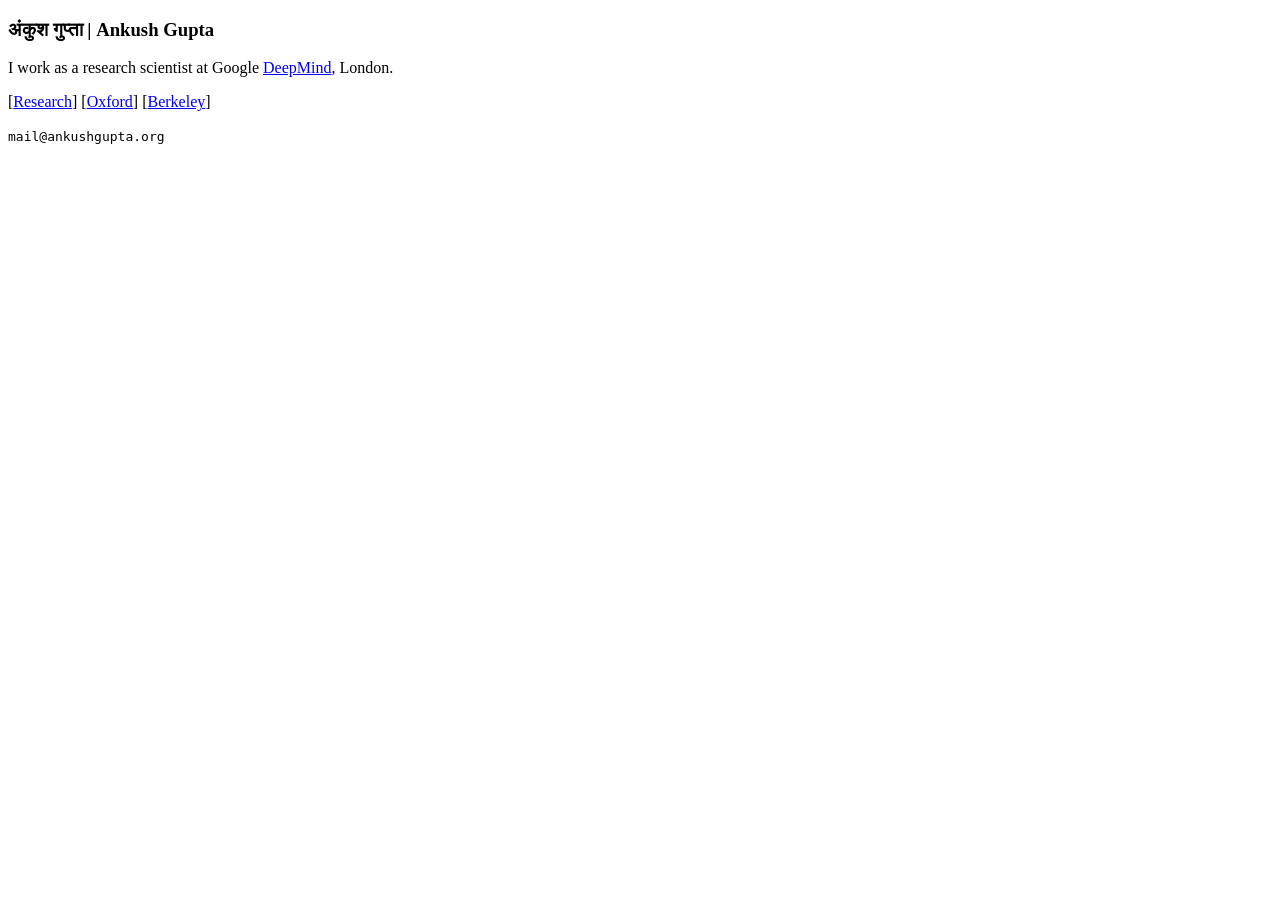
==== index.html @ a6c9bed7 "init" ====
<!doctype html>
<html lang="en">
<head>
  <title>Ankush Gupta</title>
  <meta charset="utf-8">
  <meta name="viewport" content="width=device-width, initial-scale=1.0">
</head>
<body>
  <h3>अंकुश गुप्ता | Ankush Gupta</h3>
  <p>I work as a research scientist at Google <a href="https://deepmind.com">DeepMind</a>, London.</p>
  <p>
    [<a href="https://scholar.google.com/citations?user=23LELwEAAAAJ">Research</a>]
    [<a href="https://www.robots.ox.ac.uk/~ankush/">Oxford</a>]
    [<a href="https://www.ankushgupta.org/rll-site/ankush/">Berkeley</a>]
  </p>
  <code>mail@ankushgupta.org</code>
</body>
</html>
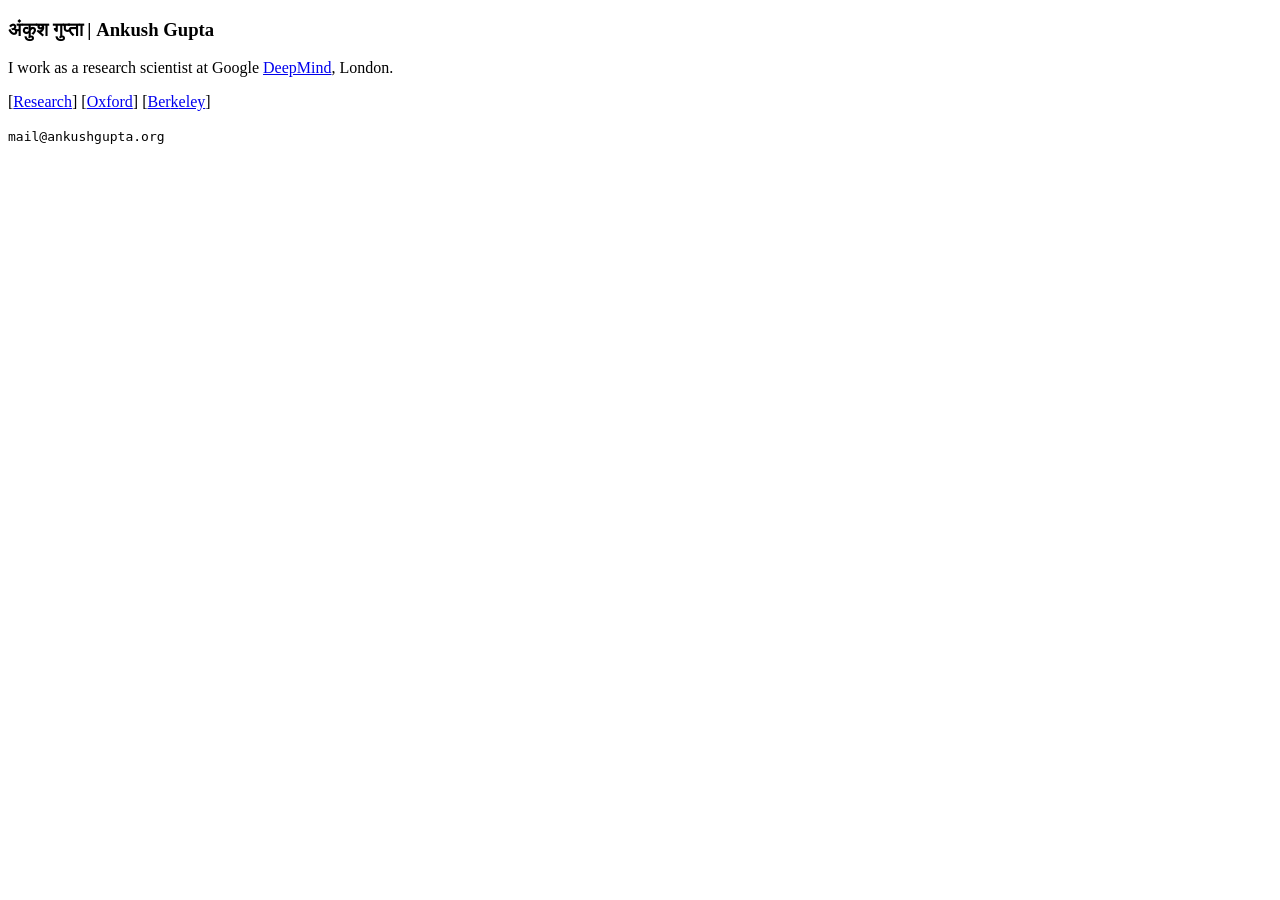
==== commit 0ffd3193: "initial commit" ====
--- a/index.html
+++ b/index.html
@@ -11,7 +11,9 @@
   <p>
     [<a href="https://scholar.google.com/citations?user=23LELwEAAAAJ">Research</a>]
     [<a href="https://www.robots.ox.ac.uk/~ankush/">Oxford</a>]
-    [<a href="https://www.ankushgupta.org/rll-site/ankush/">Berkeley</a>]
+    [<a href="https://www.ankushgupta.org/rll-site/ankush/">Ber</a><!--
+----><a href="https://cal.berkeley.edu/ankush">k</a><!--
+----><a href="https://www.ankushgupta.org/rll-site/ankush/">eley</a>]
   </p>
   <code>mail@ankushgupta.org</code>
 </body>
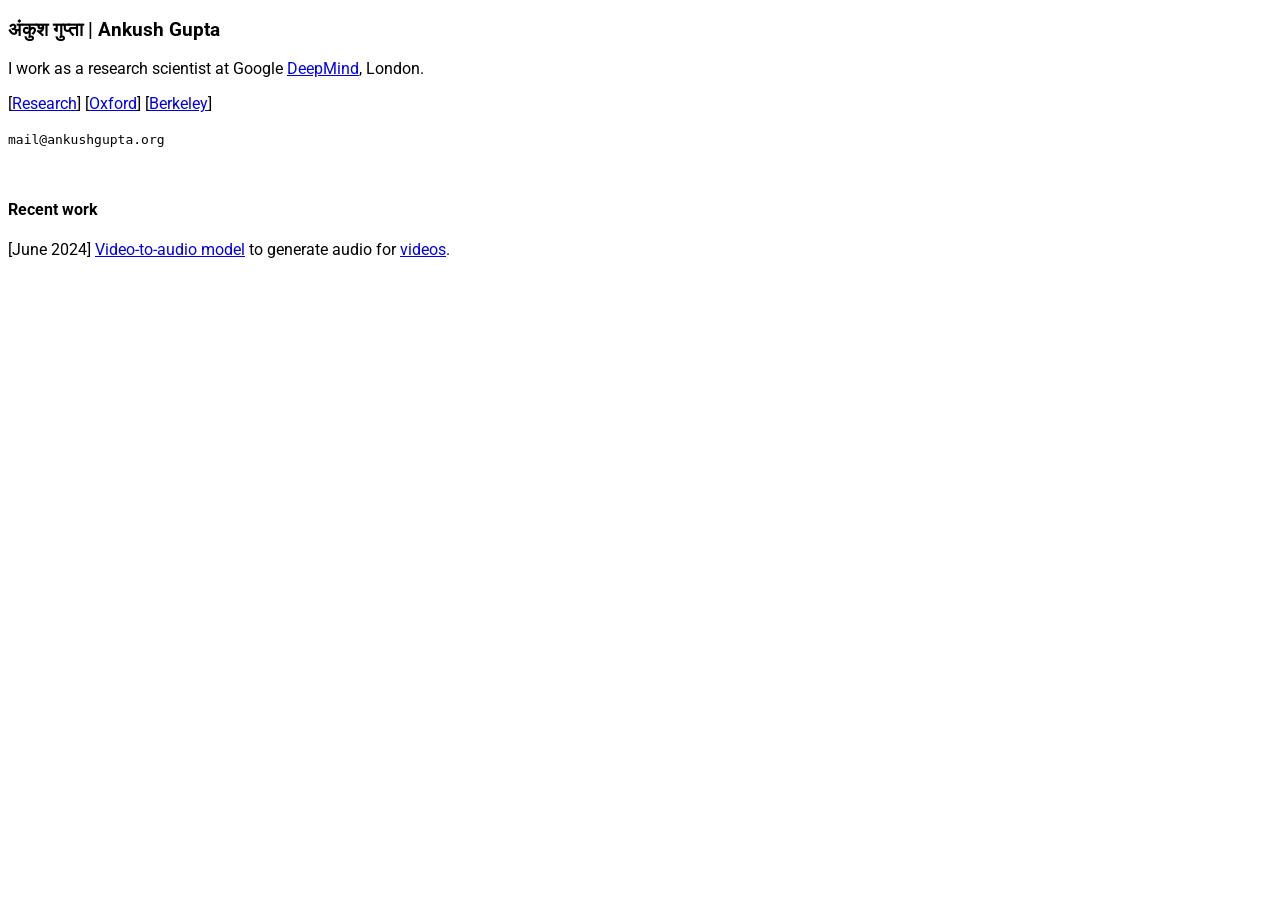
==== commit 0fec9b09: "initial commit" ====
--- a/index.html
+++ b/index.html
@@ -4,6 +4,13 @@
   <title>Ankush Gupta</title>
   <meta charset="utf-8">
   <meta name="viewport" content="width=device-width, initial-scale=1.0">
+  <link rel="preconnect" href="https://fonts.googleapis.com">
+  <link rel="preconnect" href="https://fonts.gstatic.com" crossorigin>
+  <link href="https://fonts.googleapis.com/css2?family=Roboto:ital,wght@0,100;0,300;0,400;0,500;0,700;0,900;1,100;1,300;1,400;1,500;1,700;1,900&display=swap" rel="stylesheet">  <style>
+    body {
+      font-family: "Roboto", sans-serif;
+    }
+  </style>
 </head>
 <body>
   <h3>अंकुश गुप्ता | Ankush Gupta</h3>
@@ -16,5 +23,9 @@
 ----><a href="https://www.ankushgupta.org/rll-site/ankush/">eley</a>]
   </p>
   <code>mail@ankushgupta.org</code>
+  <div style="padding-top: 30px;">
+    <h4>Recent work</h4>
+    <p>[June 2024] <a href="https://deepmind.google/discover/blog/generating-audio-for-video/">Video-to-audio model</a> to generate audio for <a href="https://deepmind.google/technologies/veo/">videos</a>.</p>
+  </div>
 </body>
 </html>
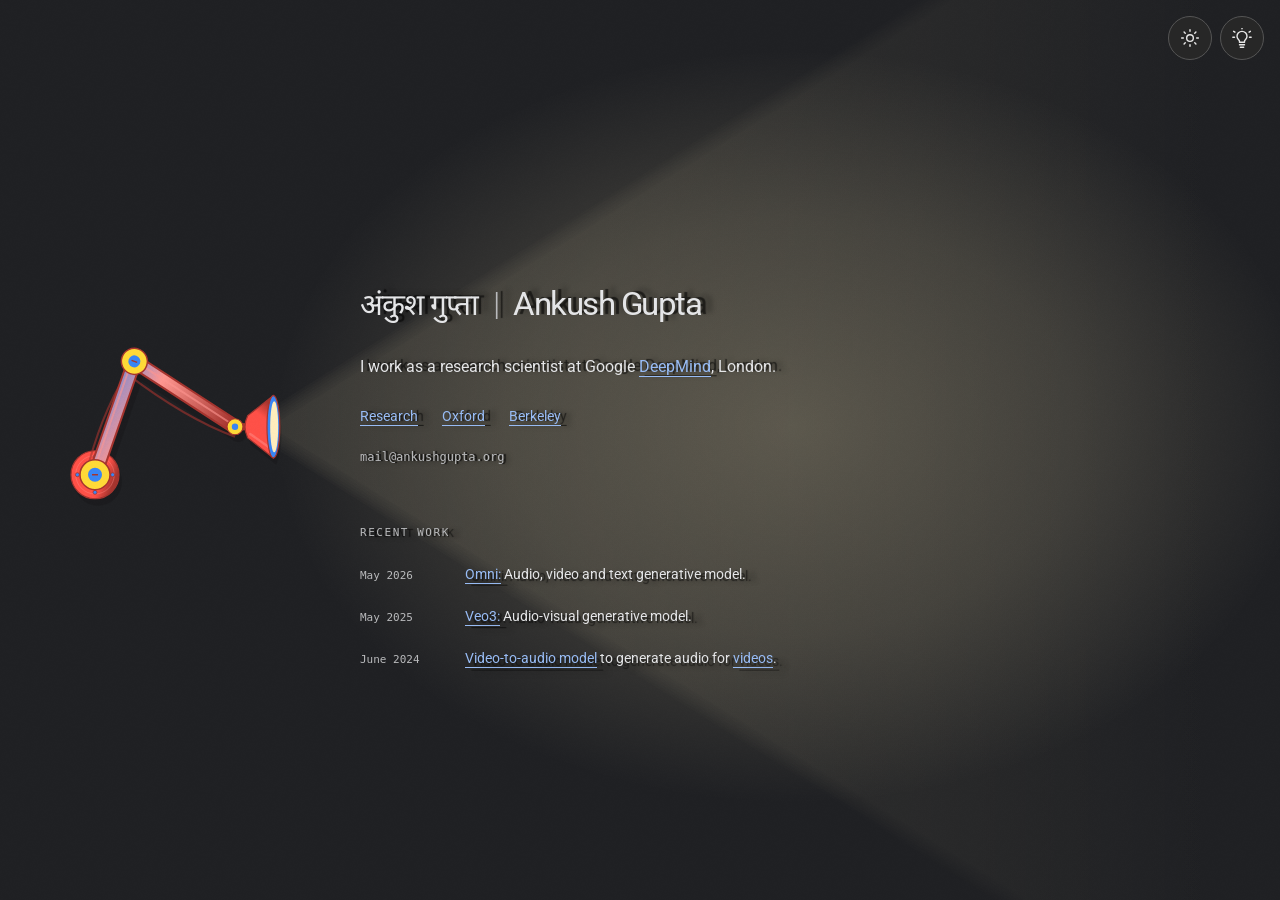
==== commit 098c7835: "Publish website" ====
--- a/index.html
+++ b/index.html
@@ -1,31 +1,105 @@
 <!doctype html>
-<html lang="en">
+<html lang="en" data-theme="dark">
 <head>
-  <title>Ankush Gupta</title>
   <meta charset="utf-8">
   <meta name="viewport" content="width=device-width, initial-scale=1.0">
+  <title>Ankush Gupta</title>
+  <meta name="description" content="Ankush Gupta — research scientist at Google DeepMind, London.">
+  <meta name="theme-color" content="#202124">
+  <script src="assets/themes.js"></script>
   <link rel="preconnect" href="https://fonts.googleapis.com">
   <link rel="preconnect" href="https://fonts.gstatic.com" crossorigin>
-  <link href="https://fonts.googleapis.com/css2?family=Roboto:ital,wght@0,100;0,300;0,400;0,500;0,700;0,900;1,100;1,300;1,400;1,500;1,700;1,900&display=swap" rel="stylesheet">  <style>
-    body {
-      font-family: "Roboto", sans-serif;
-    }
-  </style>
+  <link href="https://fonts.googleapis.com/css2?family=Roboto:wght@300;400;500&family=Noto+Sans+Devanagari:wght@400;500&display=swap" rel="stylesheet">
+  <link rel="stylesheet" href="assets/site.css">
+  <script src="assets/lamp.js" defer></script>
+  <script src="assets/app.js" defer></script>
 </head>
 <body>
-  <h3>अंकुश गुप्ता | Ankush Gupta</h3>
-  <p>I work as a research scientist at Google <a href="https://deepmind.com">DeepMind</a>, London.</p>
-  <p>
-    [<a href="https://scholar.google.com/citations?user=23LELwEAAAAJ">Research</a>]
-    [<a href="https://www.robots.ox.ac.uk/~ankush/">Oxford</a>]
-    [<a href="https://www.ankushgupta.org/rll-site/ankush/">Ber</a><!--
-----><a href="https://cal.berkeley.edu/ankush">k</a><!--
-----><a href="https://www.ankushgupta.org/rll-site/ankush/">eley</a>]
-  </p>
-  <code>mail@ankushgupta.org</code>
-  <div style="padding-top: 30px;">
-    <h4>Recent work</h4>
-    <p>[June 2024] <a href="https://deepmind.google/discover/blog/generating-audio-for-video/">Video-to-audio model</a> to generate audio for <a href="https://deepmind.google/technologies/veo/">videos</a>.</p>
+  <div class="stage" id="stage">
+    <svg class="scene" id="scene" aria-hidden="true" focusable="false" xmlns="http://www.w3.org/2000/svg">
+      <defs>
+        <radialGradient id="pool"><stop stop-color="var(--light-color)" stop-opacity=".95"/><stop offset=".55" stop-color="var(--light-color)" stop-opacity=".55"/><stop offset="1" stop-color="var(--light-color)" stop-opacity="0"/></radialGradient>
+        <linearGradient id="beam" x1="0" y1="0" x2="0" y2="1"><stop stop-color="var(--light-color)" stop-opacity=".62"/><stop offset="1" stop-color="var(--light-color)" stop-opacity="0"/></linearGradient>
+        <linearGradient id="metal" x1="0" y1="0" x2="1" y2=".5"><stop stop-color="var(--lamp-metal)"/><stop offset=".45" stop-color="var(--lamp-high)"/><stop offset="1" stop-color="var(--lamp-low)"/></linearGradient>
+        <linearGradient id="shade" x1="0" y1="0" x2="1" y2=".4"><stop stop-color="var(--lamp-mid)"/><stop offset=".35" stop-color="var(--lamp-mid)"/><stop offset=".75" stop-color="var(--lamp-mid)"/><stop offset="1" stop-color="var(--lamp-low)"/></linearGradient>
+      </defs>
+      <g id="light">
+        <rect id="light-ambient" width="100%" height="100%" fill="#202124"/>
+        <g id="light-source">
+          <ellipse id="light-pool" fill="url(#pool)"/>
+          <g id="light-beam" fill="url(#beam)">
+            <path id="beam-edge-0" opacity=".18"/>
+            <path id="beam-edge-1" opacity=".18"/>
+            <path id="beam-edge-2" opacity=".18"/>
+            <path id="beam-edge-3" opacity=".18"/>
+            <path id="beam-edge-4" opacity=".18"/>
+            <path id="beam-edge-5" opacity=".18"/>
+            <path id="beam-edge-6" opacity=".18"/>
+            <path id="beam-edge-7" opacity=".18"/>
+          </g>
+        </g>
+      </g>
+      <g fill="#000" opacity=".12" transform="translate(3 7)">
+        <circle id="mount-shadow" r="24"/>
+        <path id="arm-shadow" fill="none" stroke="#000" stroke-width="17" stroke-linecap="round" stroke-linejoin="round"/>
+        <path id="head-shadow" d="M-14 16 Q0 9 14 16 L39 48 Q0 61-39 48Z"/>
+      </g>
+      <g id="robot">
+        <g id="mount">
+          <circle r="30" fill="url(#shade)" stroke="var(--lamp-low)" stroke-width="1.5"/>
+          <circle r="24" fill="none" stroke="var(--lamp-high)" stroke-opacity=".45"/>
+          <g fill="var(--lamp-metal)" stroke="var(--lamp-low)" stroke-width="1">
+            <circle cy="-22" r="2.5"/><circle cy="22" r="2.5"/>
+            <circle cx="-22" r="2.5"/><circle cx="22" r="2.5"/>
+          </g>
+        </g>
+        <path id="cable" fill="none" stroke="var(--lamp-low)" stroke-width="2" opacity=".6"/>
+        <path id="arm-outline" fill="none" stroke="var(--lamp-low)" stroke-width="15" stroke-linecap="round" stroke-linejoin="round"/>
+        <path id="arm" fill="none" stroke="url(#metal)" stroke-width="11" stroke-linecap="round" stroke-linejoin="round"/>
+        <path id="arm-highlight" fill="none" stroke="var(--lamp-high)" stroke-opacity=".6" stroke-width="2" stroke-linecap="round"/>
+        <g id="base-joint"><circle r="15" fill="var(--lamp-joint)" stroke="var(--lamp-low)" stroke-width="1.5"/><circle r="7" fill="var(--lamp-metal)"/><path d="M-3 0H3" stroke="var(--lamp-low)" stroke-width="1.5"/></g>
+        <g id="elbow-joint"><circle r="13" fill="var(--lamp-joint)" stroke="var(--lamp-low)" stroke-width="1.5"/><circle r="6" fill="var(--lamp-metal)"/><path d="M0-3V3" stroke="var(--lamp-low)" stroke-width="1.5"/></g>
+        <g id="head">
+          <path d="M0 0V18" stroke="var(--lamp-low)" stroke-width="9"/>
+          <path d="M-14 16 Q0 9 14 16 L39 48 Q0 61-39 48Z" fill="url(#shade)" stroke="var(--lamp-low)" stroke-width="1.5"/>
+          <path d="M-9 19 L-26 43" stroke="var(--lamp-high)" stroke-width="3" stroke-linecap="round" opacity=".45"/>
+          <ellipse cy="48" rx="39" ry="8" fill="var(--lamp-metal)" stroke="var(--lamp-low)" stroke-width="1.5"/>
+          <ellipse id="bulb" cy="49" rx="32" ry="5" fill="var(--light-color)"/>
+          <circle r="10" fill="var(--lamp-joint)" stroke="var(--lamp-low)" stroke-width="1.5"/><circle r="4" fill="var(--lamp-metal)"/>
+        </g>
+      </g>
+    </svg>
+    <main>
+      <h1 class="shadow"><span lang="hi">अंकुश गुप्ता</span><span class="separator" aria-hidden="true">|</span><span>Ankush Gupta</span></h1>
+      <p class="shadow">I work as a research scientist at Google <a href="https://deepmind.com">DeepMind</a>, London.</p>
+      <nav class="shadow" aria-label="Profile links">
+        <a href="https://scholar.google.com/citations?user=23LELwEAAAAJ">Research</a>
+        <a href="https://www.robots.ox.ac.uk/~ankush/">Oxford</a>
+        <a href="https://www.ankushgupta.org/rll-site/ankush/">Berkeley</a>
+      </nav>
+      <a class="mail shadow" href="mailto:mail@ankushgupta.org">mail@ankushgupta.org</a>
+      <section class="work" aria-labelledby="work-title">
+        <h2 class="shadow" id="work-title">Recent work</h2>
+        <ol>
+          <li><time class="shadow" datetime="2026-05">May 2026</time><span class="shadow"><a href="https://deepmind.google/models/gemini-omni/">Omni:</a> Audio, video and text generative model.</span></li>
+          <li><time class="shadow" datetime="2025-05">May 2025</time><span class="shadow"><a href="https://deepmind.google/models/veo/">Veo3:</a> Audio-visual generative model.</span></li>
+          <li><time class="shadow" datetime="2024-06">June 2024</time><span class="shadow"><a href="https://deepmind.google/discover/blog/generating-audio-for-video/">Video-to-audio model</a> to generate audio for <a href="https://deepmind.google/technologies/veo/">videos</a>.</span></li>
+        </ol>
+      </section>
+    </main>
+    <div class="controls" id="controls" role="group" aria-label="Appearance controls" hidden>
+      <button id="theme-switch" type="button" aria-label="Dark mode" aria-pressed="false" title="Switch to dark mode">
+        <svg class="icon-moon" viewBox="0 0 24 24" aria-hidden="true" focusable="false"><path d="M20.8 13.1A8.7 8.7 0 0 1 10.9 3.2a8.8 8.8 0 1 0 9.9 9.9Z"/></svg>
+        <svg class="icon-sun" viewBox="0 0 24 24" aria-hidden="true" focusable="false"><circle cx="12" cy="12" r="4"/><path d="M12 2v2m0 16v2M2 12h2m16 0h2M4.9 4.9l1.4 1.4m11.4 11.4 1.4 1.4M4.9 19.1l1.4-1.4M17.7 6.3l1.4-1.4"/></svg>
+      </button>
+      <button id="light-switch" type="button" aria-label="Lamp light" aria-pressed="true" title="Turn lamp off">
+        <svg viewBox="0 0 24 24" aria-hidden="true" focusable="false">
+          <path d="M9 17v-1.2c0-1.6-3-2.4-3-5.8a6 6 0 0 1 12 0c0 3.4-3 4.2-3 5.8V17ZM9 20h6m-5 3h4"/>
+          <path class="bulb-rays" d="M12 0v1M2 4l1.5 1M22 4l-1.5 1M1 11h2m18 0h2"/>
+          <path class="bulb-off" d="m3 2 18 18"/>
+        </svg>
+      </button>
+    </div>
   </div>
 </body>
 </html>
--- a/assets/site.css
+++ b/assets/site.css
@@ -0,0 +1,255 @@
+:root {
+  color-scheme: light;
+  --paper: #e9e9e9;
+  --ink: #273965;
+  --muted: #526081;
+  --accent: #264dad;
+  --lamp-mid: #e74a40;
+  --lamp-high: #f1928c;
+  --lamp-low: #96302a;
+  --lamp-metal: #3476ce;
+  --lamp-joint: #ffdc54;
+  --light-color: #fff4d6;
+  --ui-bg: #f0efeb;
+  --ui-ink: #383838;
+  --ui-line: #aaa9a3;
+}
+:root[data-theme="dark"] {
+  color-scheme: dark;
+  --paper: #202124;
+  --ink: #e4e5e7;
+  --muted: #b9babc;
+  --accent: #98bcf5;
+  --lamp-mid: #ff5148;
+  --lamp-high: #ff9791;
+  --lamp-low: #a6352f;
+  --lamp-metal: #3986f5;
+  --lamp-joint: #ffda38;
+  --light-color: #ffedbd;
+  --ui-bg: #272727;
+  --ui-ink: #e7e7e7;
+  --ui-line: #555555;
+}
+:root[data-theme="dark"] #light-pool {
+  opacity: .24;
+}
+:root[data-theme="dark"] #light-beam {
+  opacity: .18;
+}
+#light-ambient {
+  opacity: 0;
+}
+/* Give the warm light contrast against white paper. */
+:root[data-theme="light"] #light-ambient {
+  opacity: .08;
+}
+* {
+  box-sizing: border-box;
+}
+html {
+  -webkit-text-size-adjust: 100%;
+}
+body {
+  margin: 0;
+  background: var(--paper);
+  color: var(--ink);
+  font: 400 16px/1.65 "Roboto", sans-serif;
+  -webkit-font-smoothing: antialiased;
+}
+.stage {
+  position: relative;
+  isolation: isolate;
+  min-height: 100svh;
+  overflow: hidden;
+  padding: clamp(240px, 31vh, 340px) clamp(28px, 11vw, 180px) 110px;
+}
+.stage::after {
+  content: "";
+  position: absolute;
+  inset: 0;
+  z-index: -1;
+  pointer-events: none;
+  opacity: .06;
+  background-image: url("grain.png");
+}
+.scene {
+  position: absolute;
+  inset: 0;
+  width: 100%;
+  height: 100%;
+  z-index: -2;
+  pointer-events: none;
+  visibility: hidden;
+}
+.scene.ready {
+  visibility: visible;
+}
+main {
+  position: relative;
+  max-width: 665px;
+}
+h1 {
+  display: flex;
+  flex-wrap: wrap;
+  gap: 0 .45em;
+  align-items: baseline;
+  margin: 0 0 23px;
+  font-size: clamp(25px, 2.6vw, 36px);
+  font-weight: 400;
+  line-height: 1.5;
+  letter-spacing: -.045em;
+}
+h1 [lang="hi"] {
+  font-family: "Noto Sans Devanagari", sans-serif;
+  font-size: .9em;
+  letter-spacing: -.035em;
+}
+.separator {
+  font-weight: 300;
+  color: var(--muted);
+}
+p {
+  margin: 0 0 19px;
+}
+a {
+  color: var(--accent);
+  text-decoration-color: currentColor;
+  text-underline-offset: 4px;
+  text-decoration-thickness: 1px;
+}
+a:focus-visible, button:focus-visible {
+  outline: 2px solid var(--accent);
+  outline-offset: 6px;
+  border-radius: 2px;
+}
+nav {
+  display: flex;
+  gap: 24px;
+  margin: 25px 0 15px;
+  font-size: 14px;
+}
+.mail {
+  font: 12px/1.6 ui-monospace, SFMono-Regular, monospace;
+  color: var(--muted);
+  text-decoration: none;
+}
+.work {
+  margin-top: 55px;
+}
+h2 {
+  margin: 0 0 23px;
+  color: var(--muted);
+  font: 11px/1.4 ui-monospace, monospace;
+  text-transform: uppercase;
+  letter-spacing: .14em;
+}
+.work ol {
+  list-style: none;
+  margin: 0;
+  padding: 0;
+  display: grid;
+  gap: 19px;
+}
+.work li {
+  display: grid;
+  grid-template-columns: 85px 1fr;
+  gap: 20px;
+  align-items: baseline;
+  font-size: 14px;
+}
+time {
+  color: var(--muted);
+  font: 11px/1.6 ui-monospace, monospace;
+  white-space: nowrap;
+}
+.shadow {
+  text-shadow: var(--cast, 2px 3px 3px #65522d18);
+}
+.controls {
+  position: fixed;
+  top: max(16px, env(safe-area-inset-top));
+  right: max(16px, env(safe-area-inset-right));
+  z-index: 3;
+  display: flex;
+  gap: 8px;
+}
+.controls button {
+  display: grid;
+  place-items: center;
+  width: 44px;
+  height: 44px;
+  padding: 0;
+  border-radius: 50%;
+}
+.controls svg {
+  width: 20px;
+  height: 20px;
+  fill: none;
+  stroke: currentColor;
+  stroke-width: 1.7;
+  stroke-linecap: round;
+  stroke-linejoin: round;
+}
+.icon-sun, .bulb-off {
+  display: none;
+}
+:root[data-theme="dark"] .icon-sun {
+  display: block;
+}
+:root[data-theme="dark"] .icon-moon {
+  display: none;
+}
+#light-switch[aria-pressed="false"] .bulb-rays {
+  display: none;
+}
+#light-switch[aria-pressed="false"] .bulb-off {
+  display: block;
+}
+.controls[hidden] {
+  display: none;
+}
+button {
+  font: inherit;
+  letter-spacing: inherit;
+  color: var(--ui-ink);
+  border: 1px solid var(--ui-line);
+  border-radius: 20px;
+  background: var(--ui-bg);
+  padding: 8px 13px;
+  cursor: pointer;
+}
+button:hover {
+  border-color: var(--ui-ink);
+}
+@media (max-width: 760px) {
+  .stage {
+    padding: 285px 28px 110px;
+  }
+  main {
+    max-width: 580px;
+  }
+  h1 {
+    font-size: 27px;
+    gap: 0 .35em;
+  }
+  .work {
+    margin-top: 38px;
+  }
+  .work li {
+    gap: 12px;
+    grid-template-columns: 73px 1fr;
+  }
+}
+@media (min-width: 641px) {
+  .stage {
+    padding-left: clamp(300px, calc(25vw + 40px), 440px);
+  }
+}
+@media (max-width: 380px) {
+  h1 .separator {
+    display: none;
+  }
+  h1 {
+    flex-direction: column;
+  }
+}
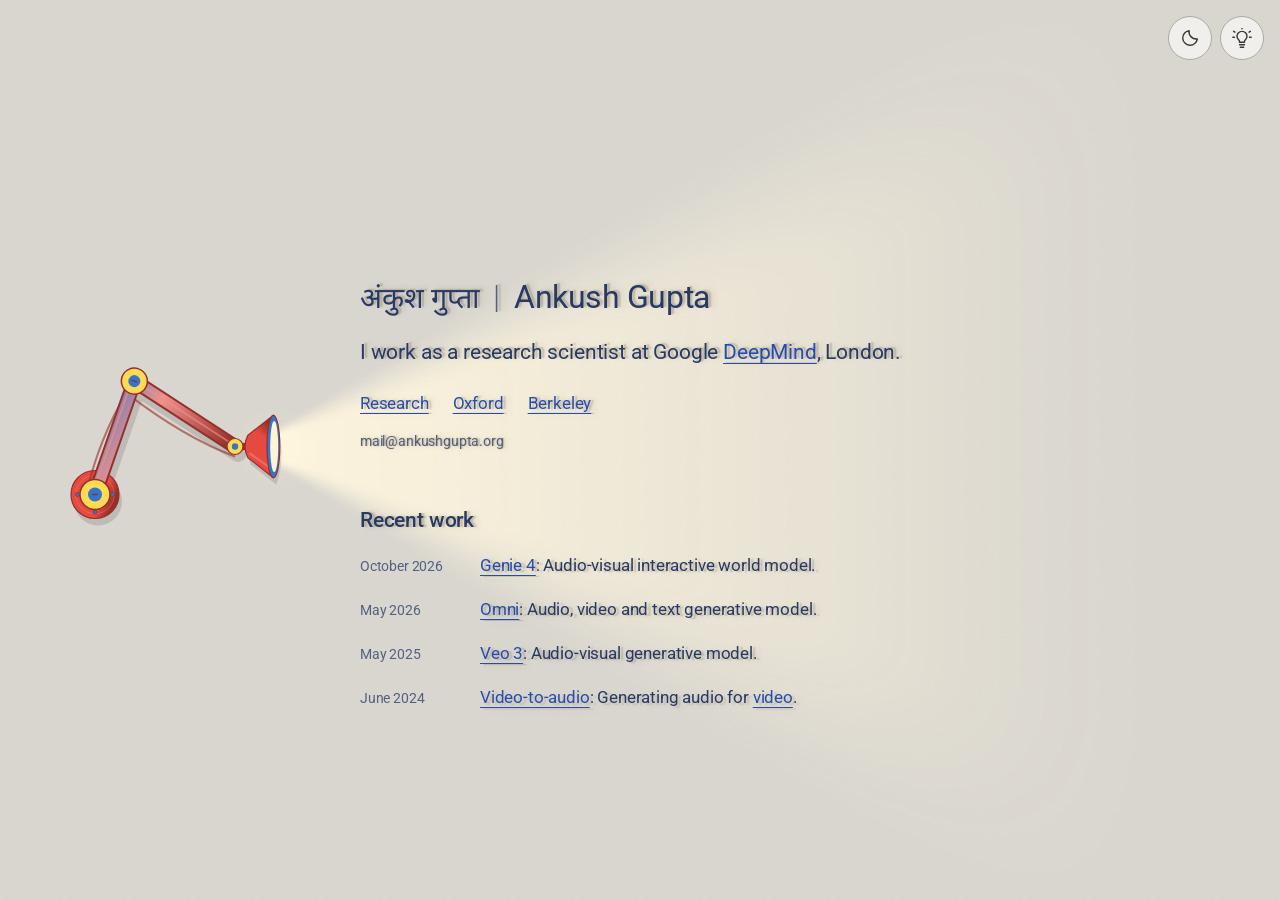
==== commit 7a0ffa7d: "Publish website" ====
--- a/index.html
+++ b/index.html
@@ -18,25 +18,13 @@
   <div class="stage" id="stage">
     <svg class="scene" id="scene" aria-hidden="true" focusable="false" xmlns="http://www.w3.org/2000/svg">
       <defs>
-        <radialGradient id="pool"><stop stop-color="var(--light-color)" stop-opacity=".95"/><stop offset=".55" stop-color="var(--light-color)" stop-opacity=".55"/><stop offset="1" stop-color="var(--light-color)" stop-opacity="0"/></radialGradient>
-        <linearGradient id="beam" x1="0" y1="0" x2="0" y2="1"><stop stop-color="var(--light-color)" stop-opacity=".62"/><stop offset="1" stop-color="var(--light-color)" stop-opacity="0"/></linearGradient>
         <linearGradient id="metal" x1="0" y1="0" x2="1" y2=".5"><stop stop-color="var(--lamp-metal)"/><stop offset=".45" stop-color="var(--lamp-high)"/><stop offset="1" stop-color="var(--lamp-low)"/></linearGradient>
         <linearGradient id="shade" x1="0" y1="0" x2="1" y2=".4"><stop stop-color="var(--lamp-mid)"/><stop offset=".35" stop-color="var(--lamp-mid)"/><stop offset=".75" stop-color="var(--lamp-mid)"/><stop offset="1" stop-color="var(--lamp-low)"/></linearGradient>
       </defs>
+      <rect id="light-ambient" width="100%" height="100%" fill="#202124"/>
       <g id="light">
-        <rect id="light-ambient" width="100%" height="100%" fill="#202124"/>
         <g id="light-source">
-          <ellipse id="light-pool" fill="url(#pool)"/>
-          <g id="light-beam" fill="url(#beam)">
-            <path id="beam-edge-0" opacity=".18"/>
-            <path id="beam-edge-1" opacity=".18"/>
-            <path id="beam-edge-2" opacity=".18"/>
-            <path id="beam-edge-3" opacity=".18"/>
-            <path id="beam-edge-4" opacity=".18"/>
-            <path id="beam-edge-5" opacity=".18"/>
-            <path id="beam-edge-6" opacity=".18"/>
-            <path id="beam-edge-7" opacity=".18"/>
-          </g>
+          <image id="light-glow" preserveAspectRatio="none"/>
         </g>
       </g>
       <g fill="#000" opacity=".12" transform="translate(3 7)">
@@ -81,9 +69,10 @@
       <section class="work" aria-labelledby="work-title">
         <h2 class="shadow" id="work-title">Recent work</h2>
         <ol>
-          <li><time class="shadow" datetime="2026-05">May 2026</time><span class="shadow"><a href="https://deepmind.google/models/gemini-omni/">Omni:</a> Audio, video and text generative model.</span></li>
-          <li><time class="shadow" datetime="2025-05">May 2025</time><span class="shadow"><a href="https://deepmind.google/models/veo/">Veo3:</a> Audio-visual generative model.</span></li>
-          <li><time class="shadow" datetime="2024-06">June 2024</time><span class="shadow"><a href="https://deepmind.google/discover/blog/generating-audio-for-video/">Video-to-audio model</a> to generate audio for <a href="https://deepmind.google/technologies/veo/">videos</a>.</span></li>
+          <li><time class="shadow" datetime="2026-10">October 2026</time><span class="shadow"><a href="https://deepmind.google/blog/genie-4-a-new-generation-of-world-simulation/">Genie 4</a>: Audio-visual interactive world model.</span></li>
+          <li><time class="shadow" datetime="2026-05">May 2026</time><span class="shadow"><a href="https://deepmind.google/models/gemini-omni/">Omni</a>: Audio, video and text generative model.</span></li>
+          <li><time class="shadow" datetime="2025-05">May 2025</time><span class="shadow"><a href="https://deepmind.google/models/veo/">Veo 3</a>: Audio-visual generative model.</span></li>
+          <li><time class="shadow" datetime="2024-06">June 2024</time><span class="shadow"><a href="https://deepmind.google/discover/blog/generating-audio-for-video/">Video-to-audio</a>: Generating audio for <a href="https://deepmind.google/technologies/veo/">video</a>.</span></li>
         </ol>
       </section>
     </main>
--- a/assets/site.css
+++ b/assets/site.css
@@ -1,6 +1,6 @@
 :root {
   color-scheme: light;
-  --paper: #e9e9e9;
+  --paper: #eeece6;
   --ink: #273965;
   --muted: #526081;
   --accent: #264dad;
@@ -30,18 +30,17 @@
   --ui-ink: #e7e7e7;
   --ui-line: #555555;
 }
-:root[data-theme="dark"] #light-pool {
-  opacity: .24;
-}
-:root[data-theme="dark"] #light-beam {
-  opacity: .18;
+/* Light adds to dark paper instead of tinting it. */
+:root[data-theme="dark"] #light-glow {
+  mix-blend-mode: screen;
 }
 #light-ambient {
   opacity: 0;
 }
-/* Give the warm light contrast against white paper. */
+/* Dim the room with a warm shade so the lamp can bring the paper back up to bright white. */
 :root[data-theme="light"] #light-ambient {
-  opacity: .08;
+  fill: #3d3122;
+  opacity: .11;
 }
 * {
   box-sizing: border-box;
@@ -53,7 +52,8 @@
   margin: 0;
   background: var(--paper);
   color: var(--ink);
-  font: 400 16px/1.65 "Roboto", sans-serif;
+  font: 400 17px/1.47 "Roboto", sans-serif;
+  letter-spacing: -.01em;
   -webkit-font-smoothing: antialiased;
 }
 .stage {
@@ -93,23 +93,25 @@
   flex-wrap: wrap;
   gap: 0 .45em;
   align-items: baseline;
-  margin: 0 0 23px;
-  font-size: clamp(25px, 2.6vw, 36px);
+  margin: 0 0 20px;
+  font-size: 32px;
   font-weight: 400;
-  line-height: 1.5;
-  letter-spacing: -.045em;
+  line-height: 1.15;
+  letter-spacing: -.015em;
 }
 h1 [lang="hi"] {
   font-family: "Noto Sans Devanagari", sans-serif;
   font-size: .9em;
-  letter-spacing: -.035em;
+  letter-spacing: 0;
 }
 .separator {
   font-weight: 300;
   color: var(--muted);
 }
 p {
-  margin: 0 0 19px;
+  margin: 0 0 24px;
+  font-size: 21px;
+  line-height: 1.38;
 }
 a {
   color: var(--accent);
@@ -125,11 +127,10 @@
 nav {
   display: flex;
   gap: 24px;
-  margin: 25px 0 15px;
+  margin: 24px 0 12px;
+}
+.mail {
   font-size: 14px;
-}
-.mail {
-  font: 12px/1.6 ui-monospace, SFMono-Regular, monospace;
   color: var(--muted);
   text-decoration: none;
 }
@@ -137,11 +138,10 @@
   margin-top: 55px;
 }
 h2 {
-  margin: 0 0 23px;
-  color: var(--muted);
-  font: 11px/1.4 ui-monospace, monospace;
-  text-transform: uppercase;
-  letter-spacing: .14em;
+  margin: 0 0 20px;
+  font-size: 21px;
+  font-weight: 500;
+  line-height: 1.19;
 }
 .work ol {
   list-style: none;
@@ -152,14 +152,14 @@
 }
 .work li {
   display: grid;
-  grid-template-columns: 85px 1fr;
+  grid-template-columns: 100px 1fr;
   gap: 20px;
   align-items: baseline;
-  font-size: 14px;
 }
 time {
   color: var(--muted);
-  font: 11px/1.6 ui-monospace, monospace;
+  font-size: 14px;
+  font-variant-numeric: tabular-nums;
   white-space: nowrap;
 }
 .shadow {
@@ -221,6 +221,11 @@
 button:hover {
   border-color: var(--ui-ink);
 }
+@media (max-width: 1068px) {
+  h1 {
+    font-size: 30px;
+  }
+}
 @media (max-width: 760px) {
   .stage {
     padding: 285px 28px 110px;
@@ -229,15 +234,20 @@
     max-width: 580px;
   }
   h1 {
-    font-size: 27px;
+    font-size: 26px;
+    line-height: 1.15;
     gap: 0 .35em;
   }
   .work {
     margin-top: 38px;
   }
+  p {
+    font-size: 19px;
+    line-height: 1.42;
+  }
   .work li {
     gap: 12px;
-    grid-template-columns: 73px 1fr;
+    grid-template-columns: 92px 1fr;
   }
 }
 @media (min-width: 641px) {
